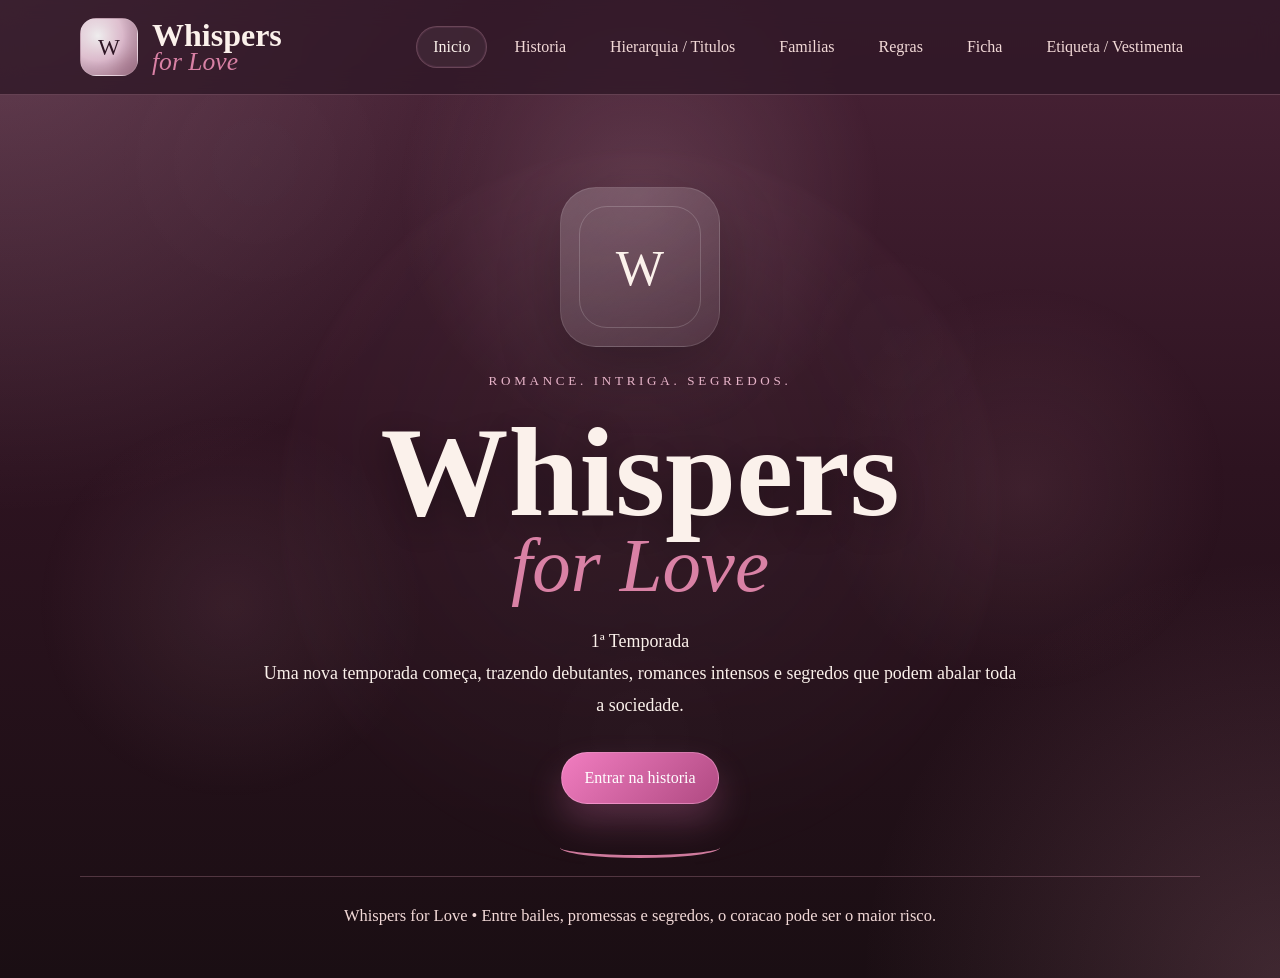
==== index.html @ acfc76d0 "Primeira versão do site" ====
<!DOCTYPE html>
<html lang="pt-BR">
<head>
  <meta charset="UTF-8">
  <meta name="viewport" content="width=device-width, initial-scale=1.0">
  <title>Whispers for Love</title>
  <meta name="description" content="Site oficial do RPG Whispers for Love.">
  <link rel="stylesheet" href="styles.css">
</head>
<body>
  <div class="site-shell">
    <div id="site-header"></div>
    <main>
      <section class="hero-home" id="inicio">
        <div class="container hero-grid">
          <div class="crest reveal"><span>W</span></div>
          <p class="hero-kicker reveal">Romance. Intriga. Segredos.</p>
          <div class="reveal">
            <h1>Whispers</h1>
            <p class="subtitle">for Love</p>
          </div>
          <p class="hero-text reveal">
            1&ordf; Temporada<br>
            Uma nova temporada come&ccedil;a, trazendo debutantes, romances intensos e segredos que podem abalar toda a sociedade.
          </p>
          <div class="hero-actions reveal">
            <a class="button button-primary" href="plot.html">Entrar na historia</a>
          </div>
        </div>
      </section>
    </main>
    <div id="site-footer"></div>
  </div>
  <script src="script.js"></script>
</body>
</html>
---- styles.css ----
:root {
    --bg-main: #3f1f2c;
    --bg-soft: rgba(234, 194, 204, 0.42);
    --bg-panel: rgba(60, 28, 41, 0.94);
    --text-main: #fbf1eb;
    --text-soft: #f2d9d7;
    --accent: #d981a5;
    --accent-strong: #e8b5ca;
    --line: rgba(233, 168, 188, 0.26);
    --shadow: 0 24px 60px rgba(0, 0, 0, 0.28);
}

* {
    box-sizing: border-box;
}

img,
picture,
video,
canvas,
svg {
    display: block;
    max-width: 100%;
}

html {
    scroll-behavior: smooth;
}

body {
    margin: 0;
    min-height: 100vh;
    font-family: Georgia, "Times New Roman", serif;
    color: var(--text-main);
    background:
        radial-gradient(circle at top left, rgba(255, 215, 233, 0.16), transparent 32%),
        radial-gradient(circle at bottom right, rgba(232, 156, 183, 0.18), transparent 26%),
        linear-gradient(180deg, #4a2337 0%, #2d1320 48%, #1a0e13 100%);
    overflow-x: hidden;
}

body::before,
body::after {
    content: "";
    position: fixed;
    inset: 0;
    pointer-events: none;
    z-index: -2;
}

body::before {
    background:
        radial-gradient(circle at 20% 18%, rgba(255, 255, 255, 0.06) 0, rgba(255, 255, 255, 0.02) 10%, transparent 11%),
        radial-gradient(circle at 70% 38%, rgba(255, 255, 255, 0.05) 0, rgba(255, 255, 255, 0.02) 8%, transparent 9%),
        radial-gradient(circle at 50% 82%, rgba(255, 255, 255, 0.05) 0, rgba(255, 255, 255, 0.02) 9%, transparent 10%);
    opacity: 0.35;
}

body::after {
    background:
        linear-gradient(rgba(255, 255, 255, 0.025) 1px, transparent 1px),
        linear-gradient(90deg, rgba(255, 255, 255, 0.025) 1px, transparent 1px);
    background-size: 48px 48px;
    opacity: 0.08;
}

a {
    color: inherit;
    text-decoration: none;
}

.site-shell {
    position: relative;
    isolation: isolate;
}

.site-shell::before {
    content: "";
    position: absolute;
    inset: 0;
    background:
        radial-gradient(circle at 50% 20%, rgba(255, 198, 220, 0.16), transparent 24%),
        radial-gradient(circle at 80% 50%, rgba(242, 167, 184, 0.09), transparent 18%),
        radial-gradient(circle at 18% 62%, rgba(255, 188, 206, 0.08), transparent 16%);
    z-index: -1;
}

.container,
.wrap {
    width: min(1120px, calc(100% - 32px));
    margin: 0 auto;
}

.topbar {
    position: sticky;
    top: 0;
    z-index: 30;
    backdrop-filter: blur(12px);
    background: rgba(45, 23, 37, 0.76);
    border-bottom: 1px solid var(--line);
}

.topbar-inner {
    display: flex;
    align-items: center;
    justify-content: space-between;
    gap: 24px;
    padding: 18px 0;
    min-width: 0;
}

.brand {
    display: flex;
    align-items: center;
    gap: 14px;
    min-width: 0;
    max-width: 100%;
}

.brand-mark {
    width: 58px;
    height: 58px;
    border: 1px solid rgba(255, 255, 255, 0.28);
    border-radius: 16px;
    display: grid;
    place-items: center;
    background:
        radial-gradient(circle at 30% 30%, rgba(255, 255, 255, 0.92), rgba(236, 201, 219, 0.9) 45%, rgba(133, 68, 98, 0.8) 100%);
    box-shadow: inset 0 0 18px rgba(255, 255, 255, 0.3);
    color: #2f1625;
    font-size: 1.45rem;
}

.brand-copy {
    line-height: 0.95;
    min-width: 0;
}

.brand-copy strong {
    display: block;
    font-size: clamp(1.5rem, 2.5vw, 2.25rem);
    font-weight: 600;
}

.brand-copy span {
    display: block;
    font-size: clamp(1.1rem, 2vw, 1.8rem);
    color: var(--accent);
    font-style: italic;
}

.nav-toggle {
    display: none;
    border: 1px solid var(--line);
    background: rgba(255, 255, 255, 0.04);
    color: var(--text-main);
    border-radius: 999px;
    padding: 10px 16px;
    font: inherit;
    cursor: pointer;
}

.nav-list {
    display: flex;
    flex-wrap: wrap;
    gap: 10px;
    list-style: none;
    margin: 0;
    padding: 0;
    min-width: 0;
}

.nav-list li {
    min-width: 0;
}

.nav-list a {
    display: inline-flex;
    align-items: center;
    min-height: 42px;
    padding: 0 16px;
    border-radius: 999px;
    border: 1px solid transparent;
    color: var(--text-soft);
    transition: 0.25s ease;
    min-width: 0;
    max-width: 100%;
}

.nav-list a:hover,
.nav-list a.active {
    border-color: var(--line);
    color: var(--text-main);
    background: rgba(255, 255, 255, 0.05);
    box-shadow: 0 0 0 1px rgba(255, 149, 211, 0.08) inset;
}

.hero-home {
    position: relative;
    padding: 92px 0 72px;
}

.hero-home::before,
.hero-home::after {
    content: "";
    position: absolute;
    inset: auto;
    pointer-events: none;
}

.hero-home::before {
    width: 720px;
    height: 720px;
    left: 50%;
    top: 56px;
    transform: translateX(-50%);
    background:
        radial-gradient(circle, rgba(255, 242, 235, 0.08) 0, rgba(255, 238, 241, 0.04) 35%, transparent 68%),
        conic-gradient(from 0deg, rgba(234, 160, 191, 0.05), rgba(255, 235, 236, 0.01), rgba(234, 160, 191, 0.05));
    filter: blur(4px);
    opacity: 0.45;
    border-radius: 50%;
}

.hero-home::after {
    left: 50%;
    bottom: 18px;
    width: 160px;
    height: 18px;
    transform: translateX(-50%);
    border-bottom: 3px solid var(--accent);
    border-radius: 50%;
    opacity: 0.95;
}

.hero-grid {
    display: grid;
    justify-items: center;
    text-align: center;
    gap: 22px;
    width: 100%;
}

.crest {
    width: 160px;
    aspect-ratio: 1;
    border: 1px solid rgba(255, 255, 255, 0.12);
    background:
        linear-gradient(145deg, rgba(255, 255, 255, 0.16), rgba(255, 255, 255, 0.04)),
        rgba(255, 255, 255, 0.03);
    border-radius: 36px;
    display: grid;
    place-items: center;
    box-shadow: var(--shadow);
    position: relative;
    overflow: hidden;
}

.crest::before {
    content: "";
    position: absolute;
    inset: 18px;
    border: 1px solid rgba(255, 255, 255, 0.18);
    border-radius: 28px;
}

.crest span {
    font-size: 3.2rem;
    z-index: 1;
}

.hero-kicker,
.eyebrow {
    letter-spacing: 0.28em;
    text-transform: uppercase;
    color: var(--accent-strong);
    font-size: 0.82rem;
}

.hero-home h1 {
    margin: 0;
    font-size: clamp(4rem, 12vw, 8rem);
    line-height: 0.9;
    font-weight: 600;
    text-shadow: 0 10px 30px rgba(0, 0, 0, 0.3);
    overflow-wrap: anywhere;
}

.subtitle {
    margin: 0;
    font-size: clamp(2.4rem, 6vw, 4.8rem);
    color: var(--accent);
    font-style: italic;
    line-height: 0.95;
    overflow-wrap: anywhere;
}

.hero-text {
    max-width: 760px;
    margin: 0 auto;
    color: var(--text-main);
    font-size: 1.12rem;
    line-height: 1.8;
    overflow-wrap: anywhere;
}

.hero-actions {
    display: flex;
    flex-wrap: wrap;
    justify-content: center;
    gap: 14px;
    padding-top: 8px;
}

.button {
    display: inline-flex;
    align-items: center;
    justify-content: center;
    min-height: 52px;
    padding: 0 22px;
    border-radius: 999px;
    border: 1px solid var(--line);
    transition: transform 0.25s ease, background 0.25s ease, border-color 0.25s ease;
}

.button:hover {
    transform: translateY(-2px);
}

.button-primary {
    background: linear-gradient(135deg, #f17dc0, #b04a82);
    border-color: rgba(255, 190, 226, 0.38);
    color: white;
    box-shadow: 0 18px 35px rgba(241, 125, 192, 0.24);
}

.page-shell {
    padding: 72px 0;
}

.panel {
    background: var(--bg-panel);
    border: 1px solid var(--line);
    border-radius: 24px;
    padding: 32px;
    box-shadow: var(--shadow);
    text-align: center;
    width: 100%;
    overflow: hidden;
}

h1 {
    margin: 0 0 12px;
    font-size: clamp(2rem, 5vw, 3.5rem);
    overflow-wrap: anywhere;
}

h2 {
    margin: 0;
    font-size: clamp(1.7rem, 4vw, 2.2rem);
    line-height: 1.1;
    overflow-wrap: anywhere;
}

p {
    margin: 0;
    color: var(--text-soft);
    line-height: 1.8;
    font-size: 1.03rem;
    overflow-wrap: anywhere;
}

.story {
    display: grid;
    gap: 20px;
    margin-top: 18px;
    justify-items: center;
    width: 100%;
}

.story p {
    max-width: 760px;
    text-align: center;
}

.intro,
.feature-caption {
    max-width: 760px;
    text-align: center;
}

.closing {
    color: var(--text-main);
    font-style: italic;
    font-size: 1.15rem;
}

.card-grid {
    display: grid;
    grid-template-columns: repeat(auto-fit, minmax(220px, 1fr));
    gap: 18px;
    width: 100%;
    margin-top: 10px;
    align-items: stretch;
}

.card-link {
    display: block;
    width: 100%;
    color: inherit;
    text-decoration: none;
    transition: transform 0.2s ease, box-shadow 0.2s ease, border-color 0.2s ease;
    min-width: 0;
}

.info-card,
.sheet-block,
.member-card {
    background: rgba(255, 255, 255, 0.05);
    border: 1px solid var(--line);
    border-radius: 22px;
    box-shadow: 0 14px 30px rgba(0, 0, 0, 0.16);
}

.info-card {
    padding: 22px;
    text-align: left;
    height: 100%;
    min-width: 0;
}

.hierarchy-grid .info-card,
.hierarchy-grid .info-card h2,
.hierarchy-grid .info-card p {
    text-align: left;
}

.family-grid .info-card,
.family-grid .info-card h2,
.family-grid .info-card p,
.family-grid .card-kicker,
.family-grid .card-surname,
.family-grid .card-action {
    text-align: left;
}

.family-grid .info-card {
    display: flex;
    flex-direction: column;
    align-items: flex-start;
}

.family-grid .info-card h2 {
    margin-bottom: 10px;
}

.family-grid .card-action {
    align-self: flex-start;
}

.hierarchy-grid .info-card h2 {
    overflow-wrap: normal;
    word-break: normal;
    hyphens: none;
    line-height: 1.08;
    margin-top: 6px;
    margin-bottom: 12px;
}

.hierarchy-grid .info-card p {
    overflow-wrap: normal;
    word-break: normal;
}

.card-link:hover .info-card,
.card-link:focus-visible .info-card {
    transform: translateY(-4px);
    border-color: rgba(255, 255, 255, 0.16);
    box-shadow: 0 18px 40px rgba(0, 0, 0, 0.24);
}

.card-kicker {
    display: inline-block;
    margin-bottom: 10px;
    font-size: 0.78rem;
    letter-spacing: 0.18em;
    text-transform: uppercase;
    color: var(--accent);
}

.card-surname {
    margin: 0 0 12px;
    font-size: 1.05rem;
    color: var(--text-main);
}

.card-action {
    display: inline-flex;
    align-items: center;
    justify-content: center;
    margin-top: 18px;
    padding: 10px 16px;
    border-radius: 999px;
    border: 1px solid rgba(255, 255, 255, 0.14);
    background: rgba(255, 255, 255, 0.05);
    color: var(--text-main);
    font-size: 0.92rem;
    font-weight: 600;
    transition: background 0.2s ease, border-color 0.2s ease, transform 0.2s ease;
}

.card-link:hover .card-action,
.card-link:focus-visible .card-action {
    background: rgba(213, 137, 170, 0.18);
    border-color: rgba(255, 255, 255, 0.24);
    transform: translateY(-1px);
}

.rules-list {
    display: grid;
    gap: 30px;
    width: 100%;
    max-width: 900px;
    margin-top: 18px;
}

.rule-item {
    width: 100%;
    padding: 0 0 30px;
    border-bottom: 1px solid rgba(233, 168, 188, 0.18);
    text-align: left;
}

.rule-item:last-child {
    padding-bottom: 0;
    border-bottom: 0;
}

.rule-header {
    display: flex;
    align-items: center;
    gap: 14px;
    margin-bottom: 14px;
}

.rule-index {
    display: inline-flex;
    align-items: center;
    justify-content: center;
    min-width: 44px;
    height: 44px;
    padding: 0 12px;
    border-radius: 999px;
    background: rgba(217, 129, 165, 0.14);
    border: 1px solid var(--line);
    color: var(--text-main);
    font-size: 0.95rem;
    font-weight: 700;
}

.rule-item p {
    max-width: none;
    text-align: left;
}

.rule-item p + p {
    margin-top: 12px;
}

.rule-note {
    margin-top: 14px;
    padding: 12px 16px;
    border-left: 3px solid rgba(217, 129, 165, 0.45);
    border-radius: 0 14px 14px 0;
    background: rgba(255, 255, 255, 0.04);
    color: var(--text-main);
}

.feature-image {
    width: min(100%, 520px);
    margin: 8px auto 10px;
    border-radius: 26px;
    overflow: hidden;
    border: 1px solid var(--line);
    box-shadow: 0 24px 55px rgba(0, 0, 0, 0.24);
    background: rgba(255, 255, 255, 0.04);
}

.feature-image img {
    display: block;
    width: 100%;
    height: auto;
}

.family-sheet,
.sheet-layout {
    display: grid;
    gap: 22px;
    width: 100%;
    max-width: 900px;
}

.family-section {
    width: 100%;
    max-width: 860px;
    margin: 0 auto;
}

.family-meta,
.sheet-fields {
    display: grid;
    gap: 12px;
}

.sheet-block {
    width: 100%;
    padding: 26px 28px;
    text-align: left;
    min-width: 0;
}

.sheet-field {
    padding-bottom: 12px;
    border-bottom: 1px solid rgba(233, 168, 188, 0.14);
}

.sheet-field:last-child {
    padding-bottom: 0;
    border-bottom: 0;
}

.sheet-label {
    display: block;
    margin-bottom: 4px;
    color: var(--text-main);
    font-weight: 700;
}

.sheet-value {
    color: var(--text-soft);
    line-height: 1.8;
}

.member-list {
    display: grid;
    grid-template-columns: 1fr;
    gap: 20px;
    width: 100%;
    margin: 12px auto 0;
    max-width: 860px;
}

.member-card {
    width: 100%;
    padding: 28px 30px;
    text-align: left;
    min-width: 0;
}

.member-top {
    display: flex;
    align-items: center;
    justify-content: space-between;
    gap: 12px;
    margin-bottom: 10px;
}

.status-badge {
    display: inline-flex;
    align-items: center;
    justify-content: center;
    min-width: 118px;
    padding: 8px 12px;
    border-radius: 999px;
    font-size: 0.84rem;
    letter-spacing: 0.06em;
    text-transform: uppercase;
    border: 1px solid var(--line);
}

.status-available {
    background: rgba(124, 181, 137, 0.18);
    color: #d7f0dc;
}

.status-unavailable {
    background: rgba(177, 95, 109, 0.2);
    color: #ffd5da;
}

.empty-state {
    opacity: 0.85;
}

.back-link {
    display: inline-block;
    margin-top: 24px;
    color: var(--text-main);
}

.footer {
    padding: 0 0 48px;
}

.footer-panel {
    border-top: 1px solid var(--line);
    padding-top: 24px;
    color: var(--text-soft);
    text-align: center;
}

.reveal {
    opacity: 0;
    transform: translateY(26px);
    transition: opacity 0.7s ease, transform 0.7s ease;
}

.reveal.is-visible {
    opacity: 1;
    transform: translateY(0);
}

@media (max-width: 900px) {
    .container,
    .wrap {
        width: min(100% - 24px, 100%);
        width: calc(100% - 24px);
    }

    .topbar-inner {
        display: grid;
        align-items: center;
        gap: 16px;
    }

    .nav-toggle {
        display: inline-flex;
        justify-self: end;
    }

    .nav {
        width: 100%;
    }

    .nav-list {
        display: none;
        width: 100%;
        padding-top: 10px;
    }

    .nav-list.is-open {
        display: flex;
        flex-direction: column;
    }

    .nav-list a {
        width: 100%;
        justify-content: center;
    }

    .panel {
        padding: 28px 24px;
    }

    .card-grid {
        grid-template-columns: repeat(2, minmax(0, 1fr));
    }

    .rules-list,
    .sheet-layout,
    .family-sheet,
    .member-list {
        max-width: 100%;
    }
}

@media (max-width: 640px) {
    .hero-home {
        padding: 72px 0 56px;
    }

    .hero-home::before {
        width: 420px;
        height: 420px;
        top: 40px;
    }

    .hero-home::after {
        width: 120px;
        bottom: 12px;
    }

    .crest {
        width: 120px;
        border-radius: 28px;
    }

    .rule-header,
    .member-top {
        align-items: flex-start;
    }

    .member-top {
        flex-direction: column;
    }

    .brand {
        gap: 10px;
        max-width: calc(100% - 80px);
    }

    .brand-mark {
        width: 50px;
        height: 50px;
        font-size: 1.2rem;
    }

    .brand-copy strong {
        font-size: 1.35rem;
    }

    .brand-copy span {
        font-size: 1rem;
    }

    .nav-toggle {
        padding: 9px 14px;
    }

    .panel {
        padding: 22px 18px;
        border-radius: 20px;
    }

    .story {
        gap: 18px;
    }

    .story p,
    .intro,
    .feature-caption {
        max-width: 100%;
        font-size: 0.98rem;
    }

    .card-grid {
        grid-template-columns: 1fr;
        gap: 14px;
    }

    .info-card,
    .sheet-block,
    .member-card {
        border-radius: 18px;
    }

    .info-card,
    .sheet-block,
    .member-card {
        padding: 18px 16px;
    }

    .rule-header {
        gap: 10px;
        margin-bottom: 12px;
        flex-wrap: wrap;
    }

    .rule-index {
        min-width: 38px;
        height: 38px;
        font-size: 0.85rem;
    }

    .rule-item {
        padding-bottom: 22px;
    }

    .rules-list {
        gap: 22px;
        margin-top: 12px;
    }

    .feature-image {
        width: 100%;
        border-radius: 18px;
    }

    .sheet-fields,
    .family-meta {
        gap: 10px;
    }

    .sheet-label {
        font-size: 0.95rem;
    }

    .sheet-value,
    .rule-item p,
    .member-card p {
        font-size: 0.98rem;
        line-height: 1.7;
    }

    .button {
        width: 100%;
    }
}

@media (max-width: 420px) {
    .container,
    .wrap {
        width: calc(100% - 16px);
    }

    .topbar-inner {
        padding: 14px 0;
    }

    .hero-grid {
        gap: 16px;
    }

    .crest {
        width: 102px;
    }

    .crest::before {
        inset: 14px;
    }

    .hero-kicker,
    .eyebrow {
        letter-spacing: 0.18em;
        font-size: 0.74rem;
    }

    h1 {
        font-size: clamp(1.9rem, 11vw, 2.6rem);
    }

    h2 {
        font-size: clamp(1.35rem, 8vw, 1.8rem);
    }

    .subtitle {
        font-size: clamp(2rem, 10vw, 2.8rem);
    }

    .hero-text,
    p {
        font-size: 0.95rem;
    }

    .button {
        min-height: 48px;
        padding: 0 18px;
    }

    .back-link {
        margin-top: 18px;
    }
}
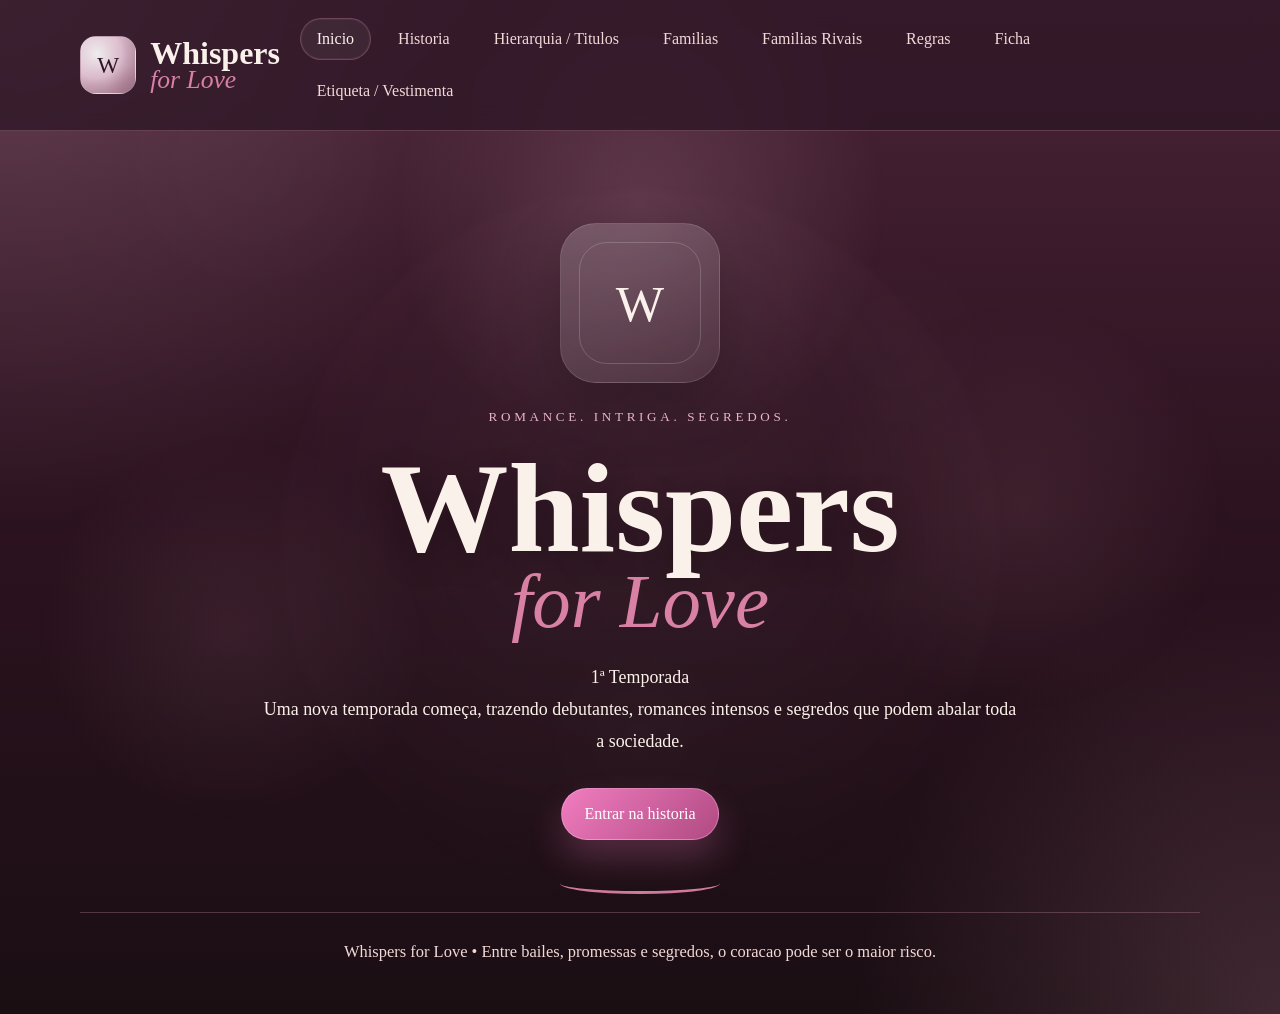
==== commit 2c8fe816: "teste" ====
--- a/index.html
+++ b/index.html
@@ -29,6 +29,9 @@
         </div>
       </section>
     </main>
+    <div>
+      
+    </div>
     <div id="site-footer"></div>
   </div>
   <script src="script.js"></script>
--- a/styles.css
+++ b/styles.css
@@ -444,14 +444,59 @@
     text-align: left;
 }
 
+.family-grid {
+    grid-template-columns: 1fr;
+    max-width: 900px;
+}
+
+.family-grid .card-link {
+    width: 100%;
+}
+
 .family-grid .info-card {
     display: flex;
     flex-direction: column;
     align-items: flex-start;
+    width: 100%;
+    min-height: auto;
+    padding: 28px 30px;
 }
 
 .family-grid .info-card h2 {
     margin-bottom: 10px;
+}
+
+.family-copy {
+    display: grid;
+    gap: 16px;
+    width: 100%;
+    margin-top: 10px;
+}
+
+.family-copy-block {
+    width: 100%;
+}
+
+.family-copy-highlight {
+    padding: 14px 16px;
+    border-left: 3px solid rgba(217, 129, 165, 0.42);
+    border-radius: 0 16px 16px 0;
+    background: rgba(255, 255, 255, 0.04);
+}
+
+.family-copy-label {
+    display: inline-block;
+    margin-bottom: 8px;
+    color: var(--text-main);
+    font-size: 0.82rem;
+    font-weight: 700;
+    letter-spacing: 0.12em;
+    text-transform: uppercase;
+}
+
+.family-grid .family-copy p {
+    margin: 0;
+    line-height: 1.85;
 }
 
 .family-grid .card-action {
